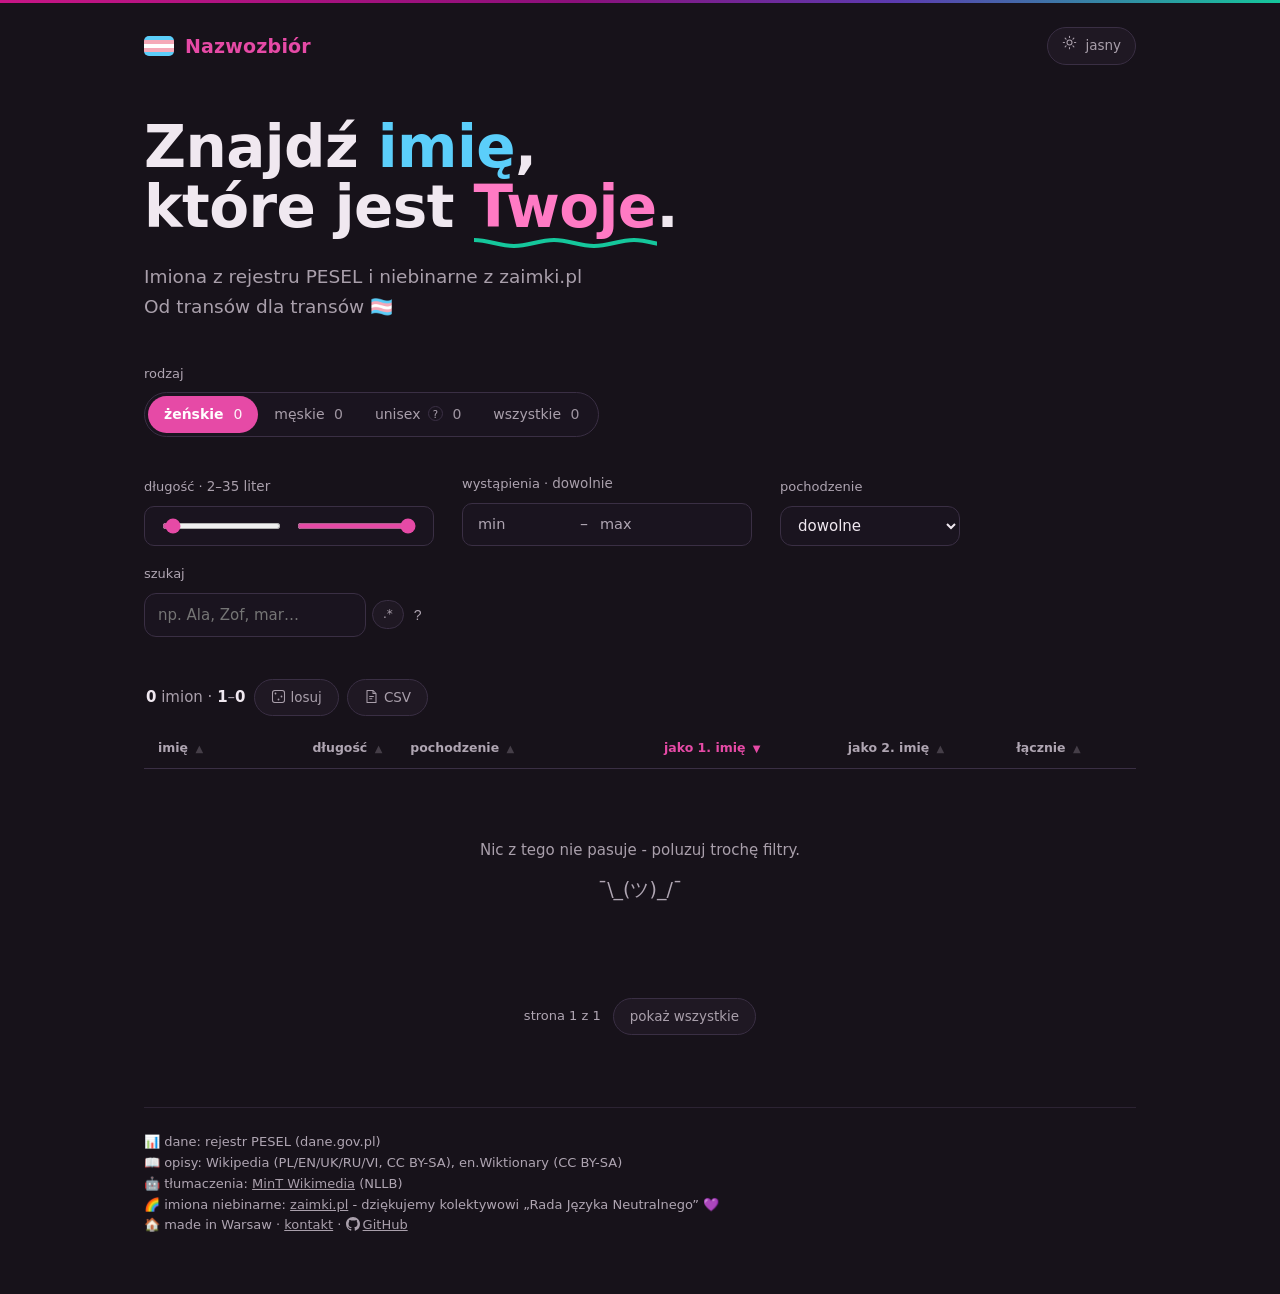
==== index.html @ c19e567b "style: dodaj piękne niestandardowe dymki podpowiedzi dla regexa" ====
<!DOCTYPE html>
<html lang="pl" data-theme="dark">
<head>
<meta charset="utf-8">
<meta name="viewport" content="width=device-width, initial-scale=1">
<title>Nazwozbiór - znajdź imię, które jest Twoje</title>
<meta name="description" content="Prawdziwe imiona z rejestru PESEL i imiona niebinarne z zaimki.pl. Filtruj po rodzaju, długości i pochodzeniu. Bez kont i bez śledzenia.">
<meta property="og:title" content="Nazwozbiór - znajdź imię, które jest Twoje">
<meta property="og:description" content="Imiona z rejestru PESEL i imiona niebinarne z zaimki.pl - filtruj, sortuj, poznawaj pochodzenie.">
<meta property="og:type" content="website">
<meta property="og:locale" content="pl_PL">
<meta name="twitter:card" content="summary">
<link rel="icon" type="image/svg+xml" href="data:image/svg+xml,%3Csvg xmlns='http://www.w3.org/2000/svg' viewBox='0 0 5 5'%3E%3Crect y='0' width='5' height='1' fill='%235BCEFA'/%3E%3Crect y='1' width='5' height='1' fill='%23F5A9B8'/%3E%3Crect y='2' width='5' height='1' fill='%23FFF'/%3E%3Crect y='3' width='5' height='1' fill='%23F5A9B8'/%3E%3Crect y='4' width='5' height='1' fill='%235BCEFA'/%3E%3C/svg%3E">
<meta name="referrer" content="no-referrer-when-downgrade">
<meta http-equiv="Content-Security-Policy" content="default-src 'self'; style-src 'self' https://fonts.googleapis.com 'unsafe-inline'; font-src https://fonts.gstatic.com; img-src 'self' data: blob:; script-src 'self' 'unsafe-inline'; connect-src 'self' https://alcia1337.goatcounter.com; frame-src 'none'; base-uri 'self'; form-action 'none'">
<link rel="preconnect" href="https://fonts.googleapis.com">
<link rel="preconnect" href="https://fonts.gstatic.com" crossorigin>
<link href="https://fonts.googleapis.com/css2?family=Baloo+2:wght@500;600;700;800&family=Atkinson+Hyperlegible:ital,wght@0,400;0,700;1,400&display=swap" rel="stylesheet" crossorigin>
<link rel="stylesheet" href="css/main.css">
<script type="application/ld+json">
{
  "@context": "https://schema.org",
  "@type": "WebSite",
  "name": "Nazwozbiór",
  "description": "Przeglądaj prawdziwe polskie imiona z rejestru PESEL. Filtruj po rodzaju, długości i pochodzeniu.",
  "inLanguage": "pl",
  "potentialAction": {
    "@type": "SearchAction",
    "target": {"@type": "EntryPoint", "urlTemplate": "?q={search_term}"},
    "query-input": "required name=search_term"
  }
}
</script>
</head>
<body>
  <a href="#main" class="skip-link">Przejdź do treści</a>
  <noscript><div style="background:#ffd6d6;color:#5c1a1a;padding:20px;text-align:center;font-family:sans-serif">Nazwozbiór wymaga JavaScript do wyświetlenia danych - włącz JS w przeglądarce.</div></noscript>
  <div class="brandbar" aria-hidden="true"></div>
  <div class="wrap">
    <div class="top">
      <a class="brand" href="index.html" aria-label="Nazwozbiór — strona główna">
        <span class="flag" aria-hidden="true"><i></i><i></i><i></i><i></i><i></i></span>
        <b>Nazwozbiór</b>
      </a>
      <button type="button" class="toggle" id="theme" aria-label="Przełącz tryb jasny i ciemny">
        <span id="theme-icon"></span><span id="theme-label">ciemny</span>
      </button>
    </div>

    <header class="hero">
      <h1>Znajdź <span class="imie-blue">imię</span>,<br>które jest <a href="index.html" class="home-link"><span class="mark">Twoje</span></a>.</h1>
      <p class="lede">Imiona z rejestru PESEL i niebinarne z zaimki.pl <br /> Od transów dla transów 🏳️‍⚧️</p>
    </header>

    <main id="main" aria-label="Wyszukiwarka imion">
      <h2 class="sr-only">Wyszukiwarka imion</h2>
      <div class="controls">
        <div class="ctl">
          <label>rodzaj</label>
          <div class="seg" id="seg-gender" role="group" aria-label="rodzaj imion">
            <button type="button" data-g="z" aria-pressed="true">żeńskie</button>
            <button type="button" data-g="m" aria-pressed="false">męskie</button>
            <button type="button" data-g="uni" aria-pressed="false">unisex <span class="gend-tip" data-tip="Imiona z rejestru PESEL występujące w obu rejestrach (co najmniej 10% nadań rzadszej płci). Obliczane przez Nazwozbiór.">?</span></button>
            <button type="button" data-g="nb" aria-pressed="false">niebinarne <span class="gend-tip" data-tip="Imiona neutralne płciowo z zaimki.pl, zebrane przez kolektyw „Rada Języka Neutralnego” (zaimki.pl/imiona).">?</span></button>
            <button type="button" data-g="all" aria-pressed="false">wszystkie</button>
          </div>
        </div>
        <div class="flex-break" aria-hidden="true"></div>
        <div class="ctl len">
          <label>długość · <span class="val" id="len-val">2–35 liter</span></label>
          <div class="row">
            <input type="range" id="len-min" min="1" max="35" value="2" step="1" aria-label="minimalna długość">
            <input type="range" id="len-max" min="1" max="35" value="35" step="1" aria-label="maksymalna długość">
          </div>
        </div>
        <div class="ctl len">
          <label>wystąpienia · <span class="val" id="use-val">dowolnie</span></label>
          <div class="row">
            <input type="number" id="use-min" min="0" value="" placeholder="min" aria-label="minimalna liczba wystąpień" style="width:90px">
            <span style="color:var(--faint)">–</span>
            <input type="number" id="use-max" min="0" value="" placeholder="max" aria-label="maksymalna liczba wystąpień" style="width:90px">
          </div>
        </div>
        <div class="ctl">
          <label for="origin">pochodzenie</label>
          <select id="origin"><option value="all">dowolne</option></select>
        </div>
        <div class="ctl regex-ctl">
          <label for="search">szukaj</label>
          <div class="regex-wrap">
            <input type="text" id="search" placeholder="np. Ala, Zof, mar…" autocomplete="off">
            <button type="button" class="regex-toggle" id="regex-toggle" aria-pressed="false" data-tip="Włącz wyszukiwanie regex">.*</button>
            <button type="button" class="regex-help-btn" id="regex-help-btn" aria-label="Pomoc regex" data-tip="Pomoc regex">?</button>
          </div>
          <div class="regex-err" id="regex-err" aria-live="polite"></div>
          <div class="regex-help" id="regex-help" role="dialog" aria-label="Pomoc regex">
            <h4>Regex (wyrażenia regularne)</h4>
            <p>Wpisz wzorzec <a href="https://developer.mozilla.org/en-US/docs/Web/JavaScript/Guide/Regular_expressions" target="_blank" rel="noopener noreferrer" class="regex-doc-link">JavaScript RegExp</a> — wyszukiwanie bez rozróżniania wielkości liter.</p>
            <ul>
              <li><code>^A</code> — zaczyna się na A</li>
              <li><code>a$</code> — kończy się na a</li>
              <li><code>^.{3}$</code> — dokładnie 3 litery</li>
              <li><code>(ann|ell)</code> — zawiera „ann" lub „ell"</li>
              <li><code>^[BM]</code> — zaczyna się na B lub M</li>
              <li><code>[aeiou]{2}</code> — dwie samogłoski obok siebie</li>
            </ul>
          </div>
        </div>
      </div>

      <div class="meta">
        <div class="meta-actions">
          <span class="count" id="count" aria-live="polite" aria-atomic="true">-</span>
          <button type="button" class="btn-ghost" id="random-btn" title="Wylosuj imię z obecnych filtrów"><svg viewBox="0 0 20 20" width="15" height="15" fill="none" stroke="currentColor" stroke-width="1.4" stroke-linejoin="round" style="vertical-align:-2px;margin-right:5px"><rect x="2" y="2" width="16" height="16" rx="3"/><circle cx="6" cy="6" r="1.2" fill="currentColor" stroke="none"/><circle cx="14" cy="10" r="1.2" fill="currentColor" stroke="none"/><circle cx="10" cy="14" r="1.2" fill="currentColor" stroke="none"/></svg>losuj</button>
          <button type="button" class="btn-ghost" id="csv-btn" title="Pobierz widoczne wyniki jako CSV"><svg viewBox="0 0 20 20" width="15" height="15" fill="none" stroke="currentColor" stroke-width="1.4" stroke-linejoin="round" style="vertical-align:-2px;margin-right:5px"><path d="M4 2h8l4 4v12H4V2z"/><path d="M12 2v4h4"/><path d="M7 10h6M7 13h4"/></svg>CSV</button>
        </div>
      </div>

      <table>
        <thead>
          <tr id="head">
            <th tabindex="0" data-key="imie">imię <span class="arr">▲</span></th>
            <th tabindex="0" data-key="dlugosc" class="num hide">długość <span class="arr">▲</span></th>
            <th tabindex="0" data-key="pochodzenie">pochodzenie <span class="arr">▲</span></th>
            <th tabindex="0" data-key="wystapienia_pierwsze" class="num">jako 1. imię <span class="arr">▲</span></th>
            <th tabindex="0" data-key="wystapienia_drugie" class="num hide">jako 2. imię <span class="arr">▲</span></th>
            <th tabindex="0" data-key="wystapienia_razem" class="num hide">łącznie <span class="arr">▲</span></th>
            <th aria-label="rozwiń"></th>
          </tr>
        </thead>
        <tbody id="rows"></tbody>
      </table>
      <div id="page-wrap">
        <button type="button" class="btn-ghost" id="prev-page" style="display:none">← poprzednia</button>
        <span id="page-info" style="font-size:13px;color:var(--faint)"></span>
        <button type="button" class="btn-ghost" id="next-page" style="display:none">następna →</button>
        <button type="button" class="btn-ghost" id="view-all">pokaż wszystkie</button>
      </div>
    </main>

    <button type="button" class="btn-ghost" id="back-top" aria-label="Wróć na górę">↑ do góry</button>

    <footer>
      <span>📊 dane: rejestr PESEL (dane.gov.pl)<br>
        📖 opisy: Wikipedia (PL/EN/UK/RU/VI, CC BY-SA), en.Wiktionary (CC BY-SA)<br>
        🤖 tłumaczenia: <a href="https://translate.wmcloud.org/" target="_blank" rel="noopener noreferrer">MinT Wikimedia</a> (NLLB)<br>
        🌈 imiona niebinarne: <a href="https://zaimki.pl/imiona" target="_blank" rel="noopener noreferrer">zaimki.pl</a>
        - dziękujemy kolektywowi „Rada Języka Neutralnego” 💜<br>
        🏠 made in Warsaw · <a href="kontakt.html">kontakt</a> · <a href="https://github.com/barankiewicz/nazwozbior" target="_blank" rel="noopener noreferrer" style="white-space:nowrap"><svg viewBox="0 0 16 16" width="14" height="14" fill="currentColor" style="vertical-align:-2px;margin-right:3px"><path d="M8 0C3.58 0 0 3.58 0 8c0 3.54 2.29 6.53 5.47 7.59.4.07.55-.17.55-.38 0-.19-.01-.82-.01-1.49-2.01.37-2.53-.49-2.69-.94-.09-.23-.48-.94-.82-1.13-.28-.15-.68-.52-.01-.53.63-.01 1.08.58 1.23.82.72 1.21 1.87.87 2.33.66.07-.52.28-.87.51-1.07-1.78-.2-3.64-.89-3.64-3.95 0-.87.31-1.59.82-2.15-.08-.2-.36-1.02.08-2.12 0 0 .67-.21 2.2.82.64-.18 1.32-.27 2-.27.68 0 1.36.09 2 .27 1.53-1.04 2.2-.82 2.2-.82.44 1.1.16 1.92.08 2.12.51.56.82 1.27.82 2.15 0 3.07-1.87 3.75-3.65 3.95.29.25.54.73.54 1.48 0 1.07-.01 1.93-.01 2.2 0 .21.15.46.55.38A8.013 8.013 0 0016 8c0-4.42-3.58-8-8-8z"/></svg>GitHub</a></span>
    </footer>
  </div>

<!-- Skrypty logiki aplikacji załączane modularnie -->
<script src="dane.js"></script>
<script src="js/constants.js"></script>
<script src="js/utils.js"></script>
<script src="js/data.js"></script>
<script src="js/state.js"></script>
<script src="js/pool.js"></script>
<script src="js/descriptions.js"></script>
<script src="js/details.js"></script>
<script src="js/render.js"></script>
<script src="js/csv.js"></script>
<script src="js/events.js"></script>

<!-- Skrypt obsługi motywu umieszczony na dole by nie blokować pobierania powyższych -->
<script>
// Motyw — inicjalizacja przełączania oraz początkowego ustawienia przycisku
(function(){
  var root = document.documentElement;
  var btn = document.getElementById("theme");
  var ic = document.getElementById("theme-icon");
  var lb = document.getElementById("theme-label");
  
  function isDark(){
    var t = root.getAttribute("data-theme");
    if(t) return t === "dark";
    return window.matchMedia && window.matchMedia("(prefers-color-scheme:dark)").matches;
  }
  
  function paint(){
    var d = isDark();
    ic.innerHTML = d ? SUN_SVG : MOON_SVG;
    lb.textContent = d ? "jasny" : "ciemny";
    document.body.classList.toggle("darko", d);
  }
  
  btn.addEventListener("click", function(){
    root.setAttribute("data-theme", isDark() ? "light" : "dark");
    paint();
  });
  
  if (window.matchMedia) {
    window.matchMedia("(prefers-color-scheme:dark)").addEventListener("change", function(){
      if (!root.getAttribute("data-theme")) paint();
    });
  }
  
  paint();
})();
</script>

<script data-goatcounter="https://alcia1337.goatcounter.com/count" src="count.js"></script>
<script>if('serviceWorker'in navigator)navigator.serviceWorker.register('sw.js');</script>
</body>
</html>
---- css/main.css ----
/* ── Zmienne i motywy kolorystyczne ── */
:root{
  --magenta:#c71585; --magenta-deep:#8b0f7a; --teal:#15c79c;
  --bg:#fdf6fb; --surface:#ffffff; --surface-2:#fbf3f9;
  --ink:#241b24; --muted:#6f6470; --faint:#6a5c6b;
  --line:#f0e2ec; --line-strong:#e3cfdd;
  --row-hover:#fdf0f8; --link:#a3107a; --accent:var(--magenta);
  --radius:16px; --maxw:1040px;
  --font:"Atkinson Hyperlegible",ui-sans-serif,-apple-system,"Segoe UI",Roboto,system-ui,sans-serif;
  --display:"Baloo 2","Atkinson Hyperlegible",system-ui,sans-serif;
}
@media (prefers-color-scheme:dark){:root:not([data-theme="light"]){
  --bg:#17121a; --surface:#1f1823; --surface-2:#1a141f;
  --ink:#f0e8f0; --muted:#a99fab; --faint:#afa5b2;
  --line:#2c2333; --line-strong:#3a2f44;
  --row-hover:#251c2d; --link:#f3a8d4; --accent:#e64aa6;
}}
:root[data-theme="dark"]{
  --bg:#17121a; --surface:#1f1823; --surface-2:#1a141f;
  --ink:#f0e8f0; --muted:#a99fab; --faint:#afa5b2;
  --line:#2c2333; --line-strong:#3a2f44;
  --row-hover:#251c2d; --link:#f3a8d4; --accent:#e64aa6;
}

/* ── Reset i skala ── */
*{box-sizing:border-box}
html,body{margin:0;padding:0}
body{font-family:var(--font);color:var(--ink);background:var(--bg);line-height:1.6;
  -webkit-font-smoothing:antialiased;transition:background .3s,color .3s}
a{color:var(--link)} a:hover{text-decoration:underline;text-underline-offset:2px}

/* ── Marka (brandbar + pasiak + logo) ── */
.brandbar{height:3px;background:linear-gradient(90deg,var(--magenta),var(--magenta-deep) 45%,#5b3bb0 70%,var(--teal))}
.wrap{max-width:var(--maxw);margin:0 auto;padding:0 24px}

.top{display:flex;align-items:center;justify-content:space-between;padding:24px 0 0}
.brand{display:flex;align-items:center;gap:11px;text-decoration:none}
a.brand:hover{text-decoration:none}
h1 .home-link{text-decoration:none;color:inherit}
h1 .home-link:hover{text-decoration:none}
.flag{width:30px;height:20px;border-radius:5px;overflow:hidden;display:flex;flex-direction:column;
  box-shadow:0 0 0 1px var(--line-strong) inset}
.flag i{flex:1}
.flag i:nth-child(1){background:#5bcefa} .flag i:nth-child(2){background:#f5a9b8}
.flag i:nth-child(3){background:#fff} .flag i:nth-child(4){background:#f5a9b8} .flag i:nth-child(5){background:#5bcefa}
.brand b{font-family:var(--display);font-weight:700;font-size:19px;color:var(--magenta);letter-spacing:.01em}
:root[data-theme="dark"] .brand b,:root:not([data-theme="light"]) .brand b{color:var(--accent)}
@media (prefers-color-scheme:dark){:root:not([data-theme="light"]) .brand b{color:var(--accent)}}
.toggle{display:inline-flex;align-items:center;gap:8px;border:1px solid var(--line-strong);
  background:var(--surface);color:var(--muted);font:inherit;font-size:13.5px;
  padding:7px 14px;border-radius:999px;cursor:pointer;transition:.16s}
.toggle:hover{color:var(--ink);border-color:var(--accent)}
.toggle svg{width:15px;height:15px}

/* ── Hero ── */
header.hero{padding:52px 0 34px;max-width:720px}
.kicker{font-size:14.5px;color:var(--muted);margin:0 0 14px}
h1{font-family:var(--display);font-size:clamp(34px,5.4vw,58px);line-height:1.05;font-weight:800;
  letter-spacing:-.01em;margin:0;color:var(--ink)}
h1 .mark{color:var(--magenta);background-image:url("data:image/svg+xml,%3Csvg xmlns='http://www.w3.org/2000/svg' width='80' height='12' viewBox='0 0 80 12'%3E%3Cpath d='M0 3 C15 3 25 9 40 9 C55 9 65 3 80 3' fill='none' stroke='%2315c79c' stroke-width='4'/%3E%3C/svg%3E");
  background-repeat:repeat-x;background-position:0 100%;background-size:80px 12px;padding-bottom:8px;
  animation:wave 2.6s linear infinite}
@keyframes wave{from{background-position:0 100%}to{background-position:-80px 100%}}
@media (prefers-reduced-motion:reduce){h1 .mark{animation:none}}
:root[data-theme="dark"] h1 .mark,:root:not([data-theme="light"]) h1 .mark{color:#ff7ac4}
@media (prefers-color-scheme:dark){:root:not([data-theme="light"]) h1 .mark{color:#ff7ac4}}
.imie-blue{color:#1a7ac4}
@media (prefers-color-scheme:dark){:root:not([data-theme="light"]) .imie-blue{color:#5bcefa}}
:root[data-theme="dark"] .imie-blue{color:#5bcefa}
.lede{font-size:clamp(16px,1.8vw,18.5px);color:var(--muted);margin:24px 0 0;max-width:620px}

/* ── Sterowanie (filtry, segmenty, suwaki) ── */
.controls{display:flex;flex-wrap:wrap;gap:18px 28px;align-items:flex-end;margin:8px 0 0}
.flex-break{flex-basis:100%;height:0}
.ctl{display:flex;flex-direction:column;gap:8px}
.ctl > label{font-size:13px;color:var(--faint)}
.seg{display:inline-flex;background:var(--surface-2);border:1px solid var(--line-strong);border-radius:999px;padding:3px;flex-wrap:wrap}
.seg button{border:0;background:transparent;font:inherit;font-size:14px;color:var(--muted);
  padding:7px 16px;border-radius:999px;cursor:pointer;transition:.16s}
.seg button:hover{color:var(--ink)}
.seg button[aria-pressed="true"]{background:var(--magenta);color:#fff;font-weight:700}
:root[data-theme="dark"] .seg button[aria-pressed="true"],:root:not([data-theme="light"]) .seg button[aria-pressed="true"]{background:var(--accent)}
@media (prefers-color-scheme:dark){:root:not([data-theme="light"]) .seg button[aria-pressed="true"]{background:var(--accent)}}
.seg .facet-num{font-weight:400;opacity:.92;margin-left:5px}

select,input[type="text"]{font:inherit;font-size:15px;color:var(--ink);background:var(--surface-2);
  border:1px solid var(--line-strong);border-radius:12px;padding:9px 13px;min-width:180px;outline:none;transition:.16s}
select:hover,input[type="text"]:hover{border-color:var(--muted)}
select:focus,input[type="text"]:focus{border-color:var(--accent);box-shadow:0 0 0 3px color-mix(in srgb,var(--accent) 25%,transparent)}
.len{width:290px}
.len .row{display:flex;align-items:center;gap:12px;border:1px solid var(--line-strong);border-radius:10px;background:var(--surface-2);padding:7px 15px;min-height:40px;transition:border-color .16s}
.len .row:hover{border-color:var(--muted)}
.len .row:focus-within{border-color:var(--accent);box-shadow:0 0 0 3px color-mix(in srgb,var(--accent) 25%,transparent)}
.len input[type="range"]{flex:1;min-width:0;accent-color:var(--accent);height:6px;cursor:pointer}
.len .val{font-size:13.5px;color:var(--muted);white-space:nowrap}
.len input[type="number"]{font:inherit;font-size:14.5px;color:var(--ink);background:transparent;
  border:0;outline:none;padding:2px 0;min-width:0;appearance:textfield;-moz-appearance:textfield}
.len input[type="number"]::-webkit-outer-spin-button,
.len input[type="number"]::-webkit-inner-spin-button{-webkit-appearance:none;margin:0}
.len input[type="number"]::placeholder{color:var(--faint);opacity:1}

/* ── Pasek meta (licznik + przyciski) ── */
.meta{display:flex;justify-content:space-between;align-items:baseline;margin:30px 2px 12px;gap:16px;flex-wrap:wrap}
.count{font-size:15px;color:var(--muted)} .count b{color:var(--ink);font-weight:700}
.hint{font-size:13px;color:var(--faint)}
.meta-actions{display:flex;align-items:center;gap:8px}

/* ── Tabela ── */
table{width:100%;border-collapse:collapse}
thead th{font-size:12.5px;color:var(--faint);font-weight:700;text-align:left;
  padding:10px 14px;border-bottom:1px solid var(--line-strong);white-space:nowrap;cursor:pointer;user-select:none;
  position:sticky;top:0;background:var(--bg);z-index:2}
thead th.num{text-align:right}
thead th .arr{opacity:.3;font-size:10px;margin-left:3px}
thead th[data-active="1"]{color:var(--magenta)} thead th[data-active="1"] .arr{opacity:1}
:root[data-theme="dark"] thead th[data-active="1"],:root:not([data-theme="light"]) thead th[data-active="1"]{color:var(--accent)}
@media (prefers-color-scheme:dark){:root:not([data-theme="light"]) thead th[data-active="1"]{color:var(--accent)}}
tbody tr.main{border-bottom:1px solid var(--line);cursor:pointer;transition:background .12s}
tbody tr.main:hover{background:var(--row-hover)}
tbody td{padding:13px 14px;font-size:15px;vertical-align:middle}
td.name{font-family:var(--display);font-weight:600;font-size:17px}
td.num{text-align:right;font-variant-numeric:tabular-nums;color:var(--muted)}
.tag{display:inline-block;font-size:12.5px;font-weight:700;padding:3px 12px;border-radius:999px}
tr.detail td{padding:0 14px;background:var(--surface-2)}
.detail-inner{max-height:0;overflow:hidden;transition:max-height .28s ease}
tr.detail.open .detail-inner{max-height:1200px}

/* ── Panel szczegółów ── */
.nb-info{display:grid;grid-template-columns:max-content 1fr;gap:7px 20px;margin:0 0 12px;font-size:14.5px}
.nb-info .nb-row{display:contents}
.nb-info dt{color:var(--faint);font-size:11.5px;font-weight:700;text-transform:uppercase;
  letter-spacing:.06em;padding-top:3px;white-space:nowrap}
.nb-info dd{margin:0;color:var(--ink);line-height:1.6}
@media(max-width:620px){.nb-info{grid-template-columns:1fr;gap:2px 0}
  .nb-info dt{padding-top:10px}}
.detail-pad{padding:6px 0 22px;max-width:760px}
.detail-pad .freq{font-size:13.5px;color:var(--muted);margin:0 0 11px} .detail-pad .freq b{color:var(--ink)}
.detail-pad .xrefs{font-size:13.5px;color:var(--muted);margin:-4px 0 11px}
.xref{font-weight:700}
.detail-pad .opis{font-size:15.5px;line-height:1.74;color:var(--ink)}
.detail-pad .src{font-size:12.5px;color:var(--faint);margin-top:12px}
.empty{padding:56px 20px;text-align:center;color:var(--muted)}
.empty code{background:var(--surface-2);padding:2px 7px;border-radius:6px;font-size:13px;color:var(--ink)}
.empty .shrug{display:block;margin-top:12px;font-size:19px;color:var(--faint)}

/* ── Kolorowe pochodzenia ── */
.o0{background:#fbe0f0;color:#a3107a} .o1{background:#ece1fb;color:#6b3bb0}
.o2{background:#d6f5ec;color:#0d7a60} .o3{background:#dcebfb;color:#1d62a8}
.o4{background:#fce6d6;color:#a85a18} .o5{background:#e6f4d6;color:#3f7a13}
.o-none{background:var(--surface-2);color:var(--faint);box-shadow:0 0 0 1px var(--line) inset}
.darko .o0{background:#3a1430;color:#f3a8d4} .darko .o1{background:#2c2348;color:#c3a6f0}
.darko .o2{background:#0f3329;color:#76e3c6} .darko .o3{background:#16263f;color:#8fc3f3}
.darko .o4{background:#3a2613;color:#f0b483} .darko .o5{background:#1f3312;color:#b3df86}

/* ── Animacje wierszy ── */
tbody tr.main{animation:fade .3s ease both}
@keyframes fade{from{opacity:0;transform:translateY(5px)}to{opacity:1;transform:none}}
@media (prefers-reduced-motion:reduce){tbody tr.main{animation:none}
  body{transition:none} .chev{transition:none} .brand b,.mark,.seg button,.toggle{transition:none}}

/* ── Dostępność ── */
.skip-link{position:fixed;top:-100%;left:12px;z-index:999;padding:10px 20px;background:var(--accent);color:#fff;
  font:inherit;font-weight:700;font-size:14px;border-radius:0 0 12px 12px;text-decoration:none;outline:none}
.skip-link:focus{top:0}
.sr-only{position:absolute;width:1px;height:1px;padding:0;margin:-1px;overflow:hidden;clip:rect(0,0,0,0);white-space:nowrap;border:0}
.seg button:focus-visible,select:focus-visible,input:focus-visible,.toggle:focus-visible{outline:3px solid var(--accent);outline-offset:2px}
.chev{transition:transform .18s}
tr.main[aria-expanded="true"] .chev{transform:rotate(90deg);color:var(--magenta)}
.btn-ghost{border:1px solid var(--line-strong);background:var(--surface);color:var(--muted);font:inherit;font-size:13.5px;
  padding:7px 16px;border-radius:999px;cursor:pointer;transition:.16s}
.btn-ghost:hover{color:var(--ink);border-color:var(--accent)}
.btn-ghost:focus-visible{outline:3px solid var(--accent);outline-offset:2px}
tbody tr.main:focus-visible{outline:3px solid var(--accent);outline-offset:-3px}
thead th:focus-visible{outline:3px solid var(--accent);outline-offset:-3px}

/* ── Paginacja ── */
#page-wrap{text-align:center;padding:24px 0;display:flex;align-items:center;justify-content:center;gap:12px;flex-wrap:wrap}

/* ── Stopka ── */
footer{margin:48px 0 58px;padding-top:24px;border-top:1px solid var(--line);
  color:var(--faint);font-size:13px;display:flex;justify-content:space-between;gap:16px;flex-wrap:wrap}
footer a{color:var(--muted)}
@media(max-width:620px){thead th.hide,tbody td.hide{display:none} header.hero{padding-top:38px}
  footer{margin-bottom:60px}}

/* ── Animacja wrap ── */
@keyframes rise{from{opacity:0;transform:translateY(6px)}to{opacity:1;transform:none}}
.wrap{animation:rise .35s ease both}
@media (prefers-reduced-motion:reduce){.wrap{animation:none}}

/* ── Selekcja ── */
::selection{background:var(--accent);color:#fff}

/* ── Przycisk powrotu ── */
#back-top{position:fixed;bottom:28px;right:28px;z-index:100;display:none;box-shadow:0 2px 12px rgba(0,0,0,.15);padding:10px 18px;font-size:14px}
@media(max-width:620px){#back-top{bottom:16px;right:16px}}

/* ── Unisex badge ── */
.unisex-badge{font-size:11px;background:var(--teal);color:#fff;border-radius:999px;padding:1px 6px;margin-left:6px;vertical-align:middle;opacity:.7}
.unisex-badge:hover{opacity:1}

/* ── Trend (wykres) ── */
.trend{margin:16px 0;padding:12px 14px;background:var(--surface-2);border-radius:12px}
.trend-svg{display:block;width:100%;height:auto;overflow:visible}
.trend-area{fill:var(--accent);opacity:.12;stroke:none}
.trend-line{fill:none;stroke:var(--accent);stroke-width:2.2;stroke-linejoin:round;stroke-linecap:round}
.trend-gap{stroke:var(--accent);stroke-width:2;stroke-dasharray:2.5 4;opacity:.45;stroke-linecap:round}
.trend-axis{stroke:var(--line-strong);stroke-width:1}
.trend-grid{stroke:var(--line-strong);stroke-width:1;opacity:.5}
.trend-dot{fill:var(--surface);stroke:var(--accent);stroke-width:1.6}
.trend-peak{fill:var(--teal);stroke:var(--surface);stroke-width:1.6}
.trend-cursor{fill:var(--accent);stroke:var(--surface);stroke-width:2;pointer-events:none}
.trend-tick{fill:var(--faint);font-size:9px;font-family:var(--font)}
.trend-lbl{fill:var(--faint);font-size:10px;font-family:var(--font)}
.trend-hit{fill:transparent;cursor:crosshair}
.trend-foot{display:flex;gap:16px;flex-wrap:wrap;margin-top:8px;font-size:12.5px;color:var(--faint)}
.trend-foot b{color:var(--ink);font-weight:700}
.trend-tip{position:fixed;z-index:50;pointer-events:none;background:var(--ink);color:var(--bg);padding:5px 9px;border-radius:8px;font:600 12px/1.25 var(--font);text-align:center;box-shadow:0 4px 14px rgba(0,0,0,.28);transform:translate(-50%,-100%);white-space:nowrap}
.trend-tip span{display:block;font-weight:400;opacity:.7;font-size:10.5px}

/* ── Regex ── */
.regex-wrap{display:flex;align-items:center;gap:6px;flex-wrap:wrap}
.regex-toggle{border:1px solid var(--line-strong);background:var(--surface);color:var(--muted);font:inherit;font-size:12px;
  padding:4px 10px;border-radius:999px;cursor:pointer;transition:.16s;white-space:nowrap}
.regex-toggle:hover{color:var(--ink);border-color:var(--accent)}
.regex-toggle[aria-pressed="true"]{background:var(--accent);color:#fff;border-color:var(--accent)}
.regex-help-btn{border:0;background:transparent;color:var(--faint);font-size:14px;cursor:pointer;padding:2px 4px;
  line-height:1;border-radius:50%;transition:.16s}
.regex-help-btn:hover{color:var(--accent)}
.regex-help{display:none;position:absolute;left:0;top:100%;margin-top:8px;z-index:50;
  background:var(--ink);color:var(--bg);border:1px solid var(--line-strong);border-radius:12px;padding:16px 18px;
  box-shadow:0 10px 30px rgba(0,0,0,0.3);min-width:320px;max-width:400px;font-size:13px;line-height:1.6;
  animation:helpIn 0.15s ease both}
.regex-help.open{display:block}
.regex-help h4{margin:0 0 10px;font-family:var(--display);font-size:15px;color:var(--bg);font-weight:700;border-bottom:1px solid rgba(255,255,255,0.15);padding-bottom:6px}
.regex-help code{background:rgba(255,255,255,0.12);padding:2px 6px;border-radius:4px;font-size:12px;color:#ff7ac4;font-family:monospace}
.regex-help ul{margin:8px 0 0;padding-left:18px}
.regex-help li{margin-bottom:6px;color:rgba(255,255,255,0.85)}
.regex-help .regex-doc-link{display:inline-block;margin-top:10px;font-size:12px;color:var(--teal);font-weight:600;text-decoration:none}
.regex-help .regex-doc-link:hover{text-decoration:underline}
.regex-ctl{position:relative}
.regex-err{font-size:11.5px;color:#c44;margin-top:4px;min-height:0}
:root[data-theme="dark"] .regex-err,:root:not([data-theme="light"]) .regex-err{color:#f08080}

@keyframes helpIn {
  from { opacity: 0; transform: translateY(4px); }
  to { opacity: 1; transform: translateY(0); }
}

/* ── Dymki pomocnicze ── */
.gend-tip{display:inline-block;font-size:10px;color:var(--faint);cursor:help;
  border:1px solid var(--line-strong);border-radius:50%;width:15px;height:15px;text-align:center;
  line-height:15px;vertical-align:1px;margin-left:3px}
.gend-tip:hover{color:var(--accent);border-color:var(--accent)}
[data-tip]{cursor:help}
td[data-tip],span[data-tip],button[data-tip]{position:relative}
td[data-tip]:hover::after,
span[data-tip]:hover::after,
button[data-tip]:hover::after{
  content:attr(data-tip);position:absolute;
  bottom:calc(100% + 8px);left:50%;transform:translateX(-50%);
  z-index:30;background:var(--surface);color:var(--ink);
  border:1px solid var(--line-strong);border-radius:10px;
  padding:8px 14px;box-shadow:0 4px 24px rgba(0,0,0,.25);
  font-size:12.5px;font-weight:400;line-height:1.5;
  white-space:nowrap;pointer-events:none;
  animation:tipIn .08s ease both}
@keyframes tipIn{from{opacity:0;transform:translateX(-50%) translateY(3px)}}
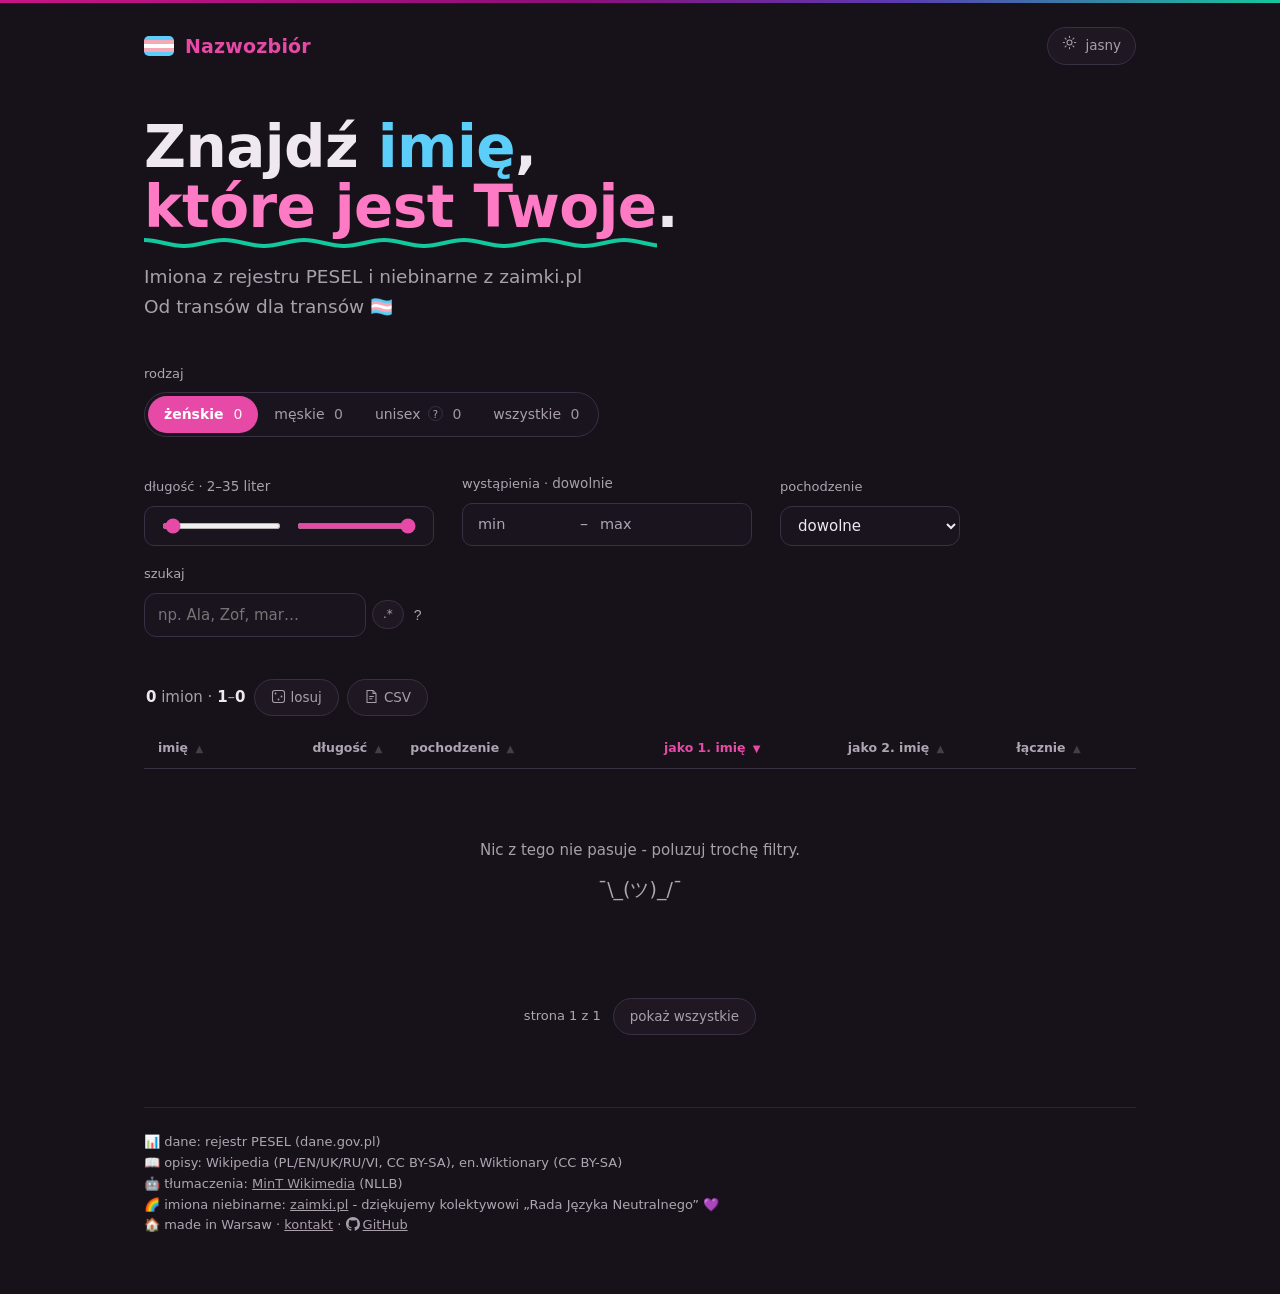
==== commit 1ae52f73: "style: falka pod całą frazą 'które jest Twoje'" ====
--- a/index.html
+++ b/index.html
@@ -48,7 +48,7 @@
     </div>
 
     <header class="hero">
-      <h1>Znajdź <span class="imie-blue">imię</span>,<br>które jest <a href="index.html" class="home-link"><span class="mark">Twoje</span></a>.</h1>
+      <h1>Znajdź <span class="imie-blue">imię</span>,<br><span class="mark">które jest <a href="index.html" class="home-link">Twoje</a></span>.</h1>
       <p class="lede">Imiona z rejestru PESEL i niebinarne z zaimki.pl <br /> Od transów dla transów 🏳️‍⚧️</p>
     </header>
 
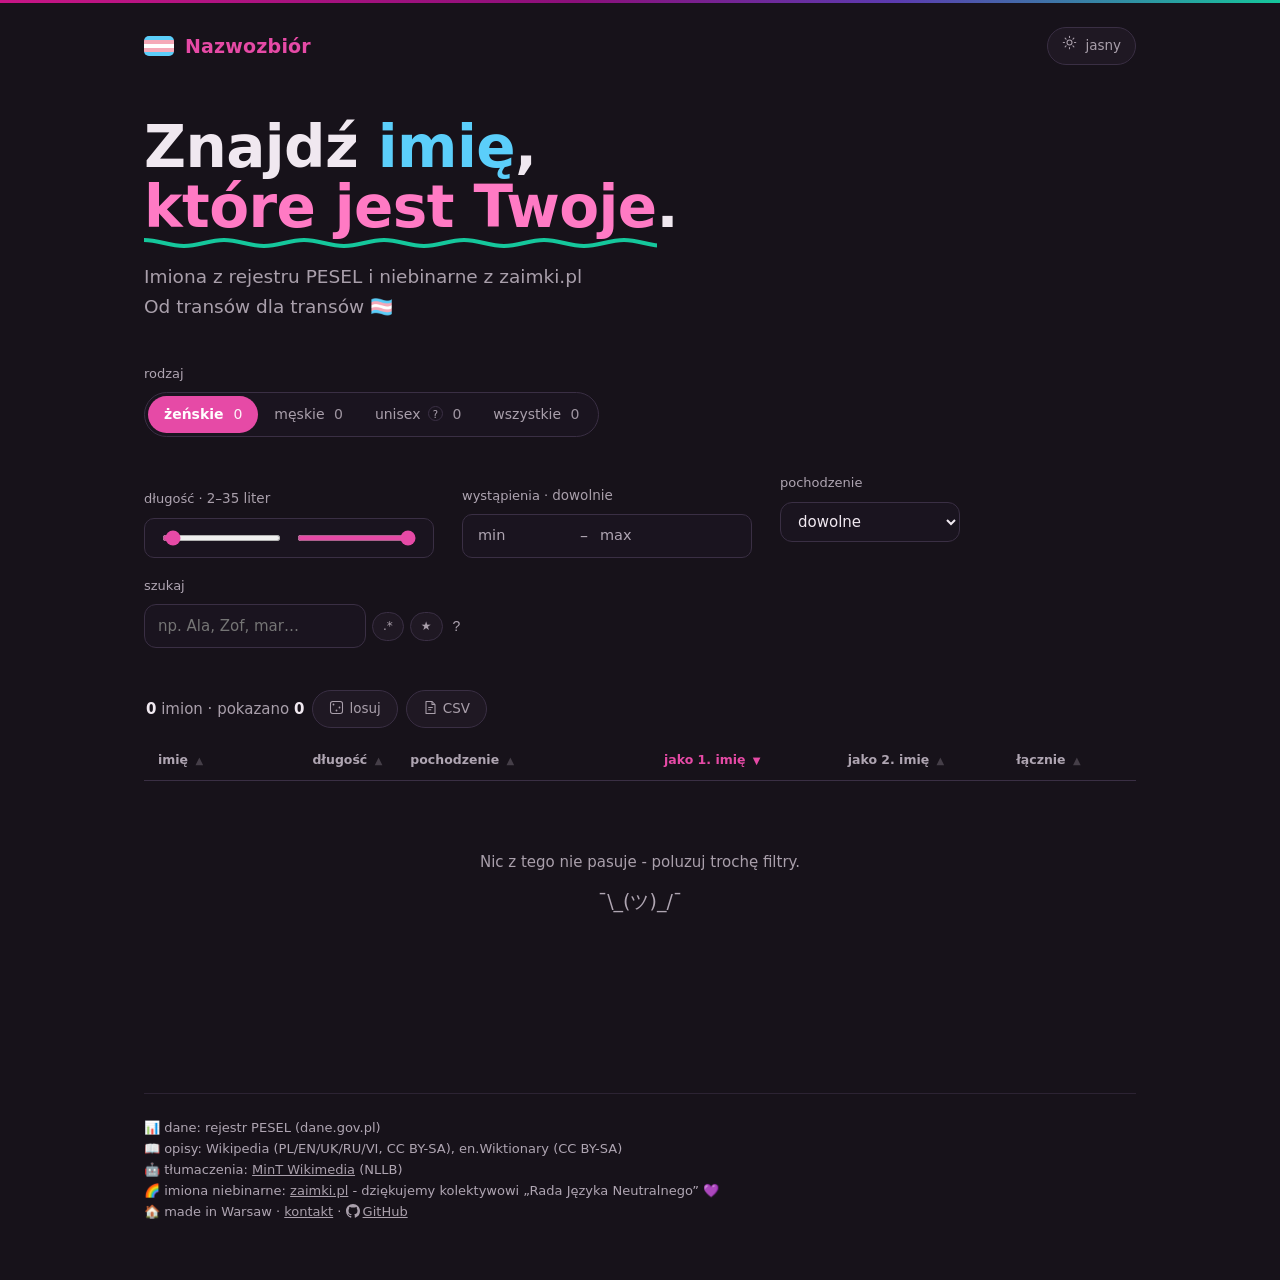
==== commit 218e703a: "feat: wdrożenie pakietu nowości (ulubione, infinite scroll, micro-charts, podpowiadanie drugich imio" ====
--- a/index.html
+++ b/index.html
@@ -84,12 +84,14 @@
         <div class="ctl">
           <label for="origin">pochodzenie</label>
           <select id="origin"><option value="all">dowolne</option></select>
+          <div id="origin-charts" style="margin-top: 8px; font-size: 11.5px; width: 180px;"></div>
         </div>
         <div class="ctl regex-ctl">
           <label for="search">szukaj</label>
           <div class="regex-wrap">
             <input type="text" id="search" placeholder="np. Ala, Zof, mar…" autocomplete="off">
             <button type="button" class="regex-toggle" id="regex-toggle" aria-pressed="false" data-tip="Włącz wyszukiwanie regex">.*</button>
+            <button type="button" class="regex-toggle" id="fav-toggle" aria-pressed="false" data-tip="Pokaż tylko ulubione">★</button>
             <button type="button" class="regex-help-btn" id="regex-help-btn" aria-label="Pomoc regex" data-tip="Pomoc regex">?</button>
           </div>
           <div class="regex-err" id="regex-err" aria-live="polite"></div>
@@ -130,12 +132,7 @@
         </thead>
         <tbody id="rows"></tbody>
       </table>
-      <div id="page-wrap">
-        <button type="button" class="btn-ghost" id="prev-page" style="display:none">← poprzednia</button>
-        <span id="page-info" style="font-size:13px;color:var(--faint)"></span>
-        <button type="button" class="btn-ghost" id="next-page" style="display:none">następna →</button>
-        <button type="button" class="btn-ghost" id="view-all">pokaż wszystkie</button>
-      </div>
+      <div id="loading-trigger" style="height: 40px; margin: 20px 0;"></div>
     </main>
 
     <button type="button" class="btn-ghost" id="back-top" aria-label="Wróć na górę">↑ do góry</button>
--- a/css/main.css
+++ b/css/main.css
@@ -118,12 +118,23 @@
 tbody tr.main{border-bottom:1px solid var(--line);cursor:pointer;transition:background .12s}
 tbody tr.main:hover{background:var(--row-hover)}
 tbody td{padding:13px 14px;font-size:15px;vertical-align:middle}
-td.name{font-family:var(--display);font-weight:600;font-size:17px}
+td.name{font-family:var(--display);font-weight:600;font-size:17px;display:flex;align-items:center;gap:8px}
+.fav-btn{background:transparent;border:0;color:var(--faint);cursor:pointer;padding:0 4px;font-size:18px;line-height:1;transition:.16s}
+.fav-btn:hover{color:var(--accent);transform:scale(1.15)}
+.fav-btn.active{color:var(--accent)}
 td.num{text-align:right;font-variant-numeric:tabular-nums;color:var(--muted)}
 .tag{display:inline-block;font-size:12.5px;font-weight:700;padding:3px 12px;border-radius:999px}
 tr.detail td{padding:0 14px;background:var(--surface-2)}
-.detail-inner{max-height:0;overflow:hidden;transition:max-height .28s ease}
-tr.detail.open .detail-inner{max-height:1200px}
+.detail-inner{display:grid;grid-template-rows:0fr;transition:grid-template-rows .28s ease-out}
+.detail-inner > div{overflow:hidden;min-height:0}
+tr.detail.open .detail-inner{grid-template-rows:1fr}
+
+/* ── Skeleton Loadery ── */
+.skeleton{height:20px;margin-bottom:8px;border-radius:4px;
+  background:linear-gradient(90deg,var(--line-strong) 25%,var(--line) 50%,var(--line-strong) 75%);
+  background-size:400% 100%;animation:shimmer 1.4s ease-in-out infinite}
+.skeleton:last-child{width:60%;margin-bottom:0}
+@keyframes shimmer{0%{background-position:100% 0}100%{background-position:-100% 0}}
 
 /* ── Panel szczegółów ── */
 .nb-info{display:grid;grid-template-columns:max-content 1fr;gap:7px 20px;margin:0 0 12px;font-size:14.5px}
@@ -228,15 +239,15 @@
   line-height:1;border-radius:50%;transition:.16s}
 .regex-help-btn:hover{color:var(--accent)}
 .regex-help{display:none;position:absolute;left:0;top:100%;margin-top:8px;z-index:50;
-  background:var(--ink);color:var(--bg);border:1px solid var(--line-strong);border-radius:12px;padding:16px 18px;
-  box-shadow:0 10px 30px rgba(0,0,0,0.3);min-width:320px;max-width:400px;font-size:13px;line-height:1.6;
+  background:var(--surface);color:var(--ink);border:1px solid var(--line-strong);border-radius:12px;padding:16px 18px;
+  box-shadow:0 10px 30px rgba(0,0,0,0.15);min-width:320px;max-width:400px;font-size:13px;line-height:1.6;
   animation:helpIn 0.15s ease both}
 .regex-help.open{display:block}
-.regex-help h4{margin:0 0 10px;font-family:var(--display);font-size:15px;color:var(--bg);font-weight:700;border-bottom:1px solid rgba(255,255,255,0.15);padding-bottom:6px}
-.regex-help code{background:rgba(255,255,255,0.12);padding:2px 6px;border-radius:4px;font-size:12px;color:#ff7ac4;font-family:monospace}
+.regex-help h4{margin:0 0 10px;font-family:var(--display);font-size:15px;color:var(--ink);font-weight:700;border-bottom:1px solid var(--line);padding-bottom:6px}
+.regex-help code{background:var(--surface-2);padding:2px 6px;border-radius:4px;font-size:12px;color:var(--accent);font-family:monospace}
 .regex-help ul{margin:8px 0 0;padding-left:18px}
-.regex-help li{margin-bottom:6px;color:rgba(255,255,255,0.85)}
-.regex-help .regex-doc-link{display:inline-block;margin-top:10px;font-size:12px;color:var(--teal);font-weight:600;text-decoration:none}
+.regex-help li{margin-bottom:6px;color:var(--muted)}
+.regex-help .regex-doc-link{display:inline-block;margin-top:10px;font-size:12px;color:var(--link);font-weight:600;text-decoration:none}
 .regex-help .regex-doc-link:hover{text-decoration:underline}
 .regex-ctl{position:relative}
 .regex-err{font-size:11.5px;color:#c44;margin-top:4px;min-height:0}
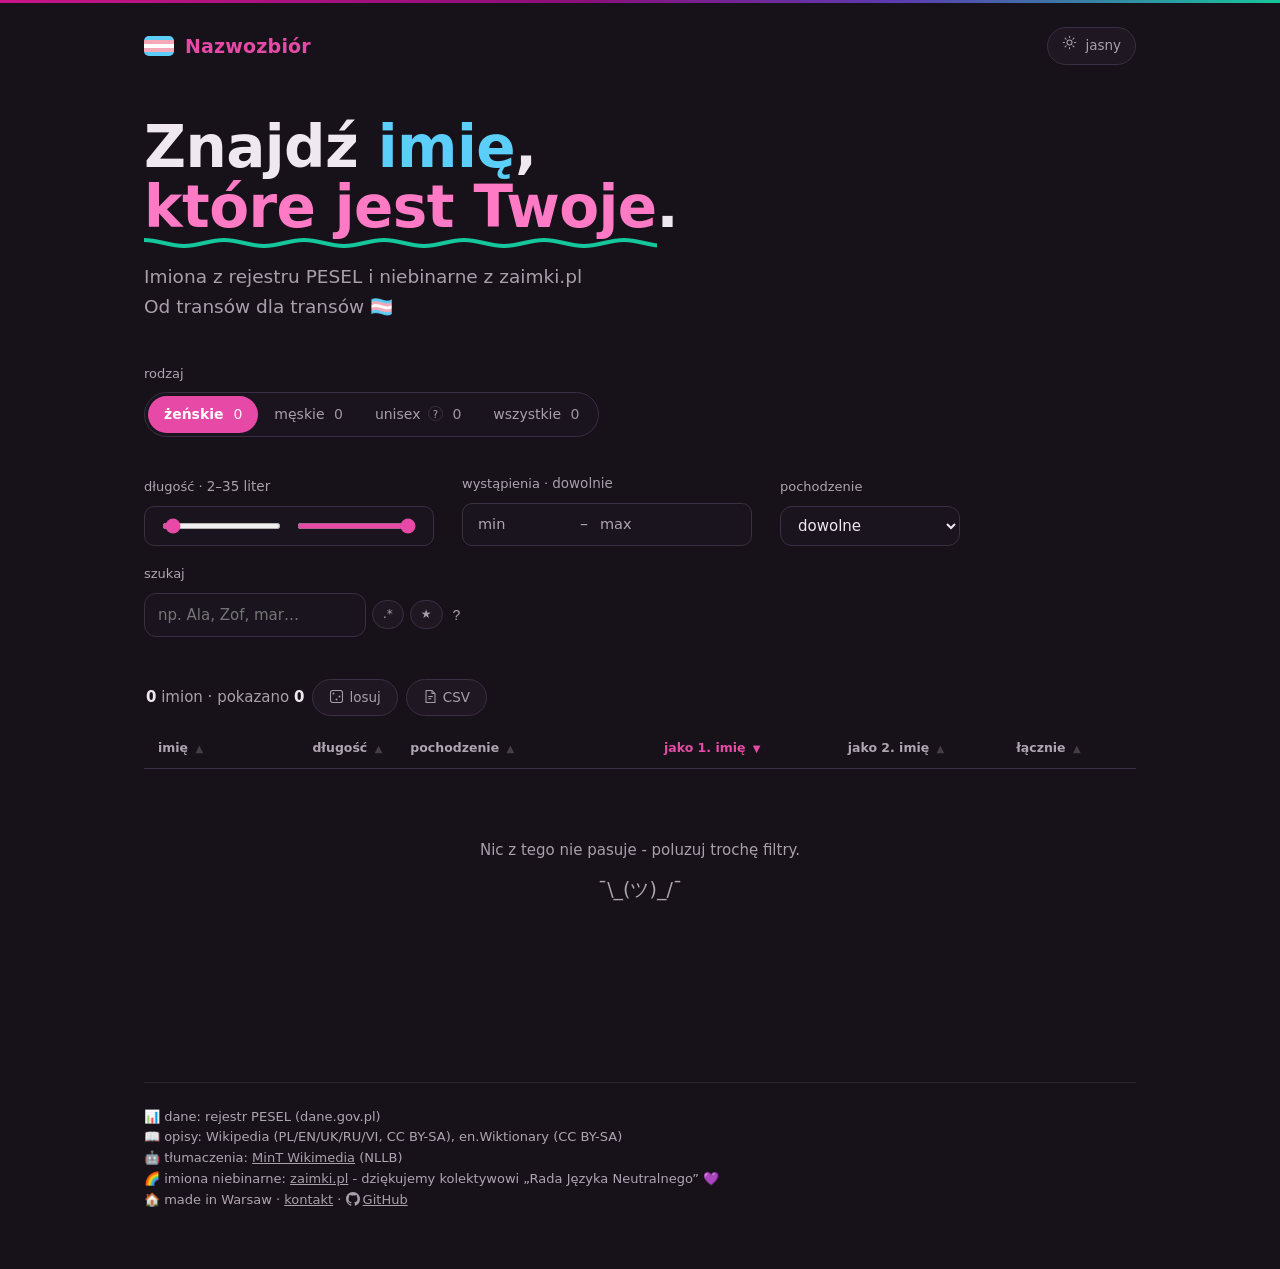
==== commit bb17df0c: "style: usuń mikro-wykresy pochodzenia dla czystszego interfejsu" ====
--- a/index.html
+++ b/index.html
@@ -84,7 +84,6 @@
         <div class="ctl">
           <label for="origin">pochodzenie</label>
           <select id="origin"><option value="all">dowolne</option></select>
-          <div id="origin-charts" style="margin-top: 8px; font-size: 11.5px; width: 180px;"></div>
         </div>
         <div class="ctl regex-ctl">
           <label for="search">szukaj</label>
@@ -183,6 +182,7 @@
   }
   
   btn.addEventListener("click", function(){
+    document.body.classList.add("theme-transition");
     root.setAttribute("data-theme", isDark() ? "light" : "dark");
     paint();
   });
--- a/css/main.css
+++ b/css/main.css
@@ -26,7 +26,8 @@
 *{box-sizing:border-box}
 html,body{margin:0;padding:0}
 body{font-family:var(--font);color:var(--ink);background:var(--bg);line-height:1.6;
-  -webkit-font-smoothing:antialiased;transition:background .3s,color .3s}
+  -webkit-font-smoothing:antialiased}
+body.theme-transition{transition:background .3s,color .3s}
 a{color:var(--link)} a:hover{text-decoration:underline;text-underline-offset:2px}
 
 /* ── Marka (brandbar + pasiak + logo) ── */
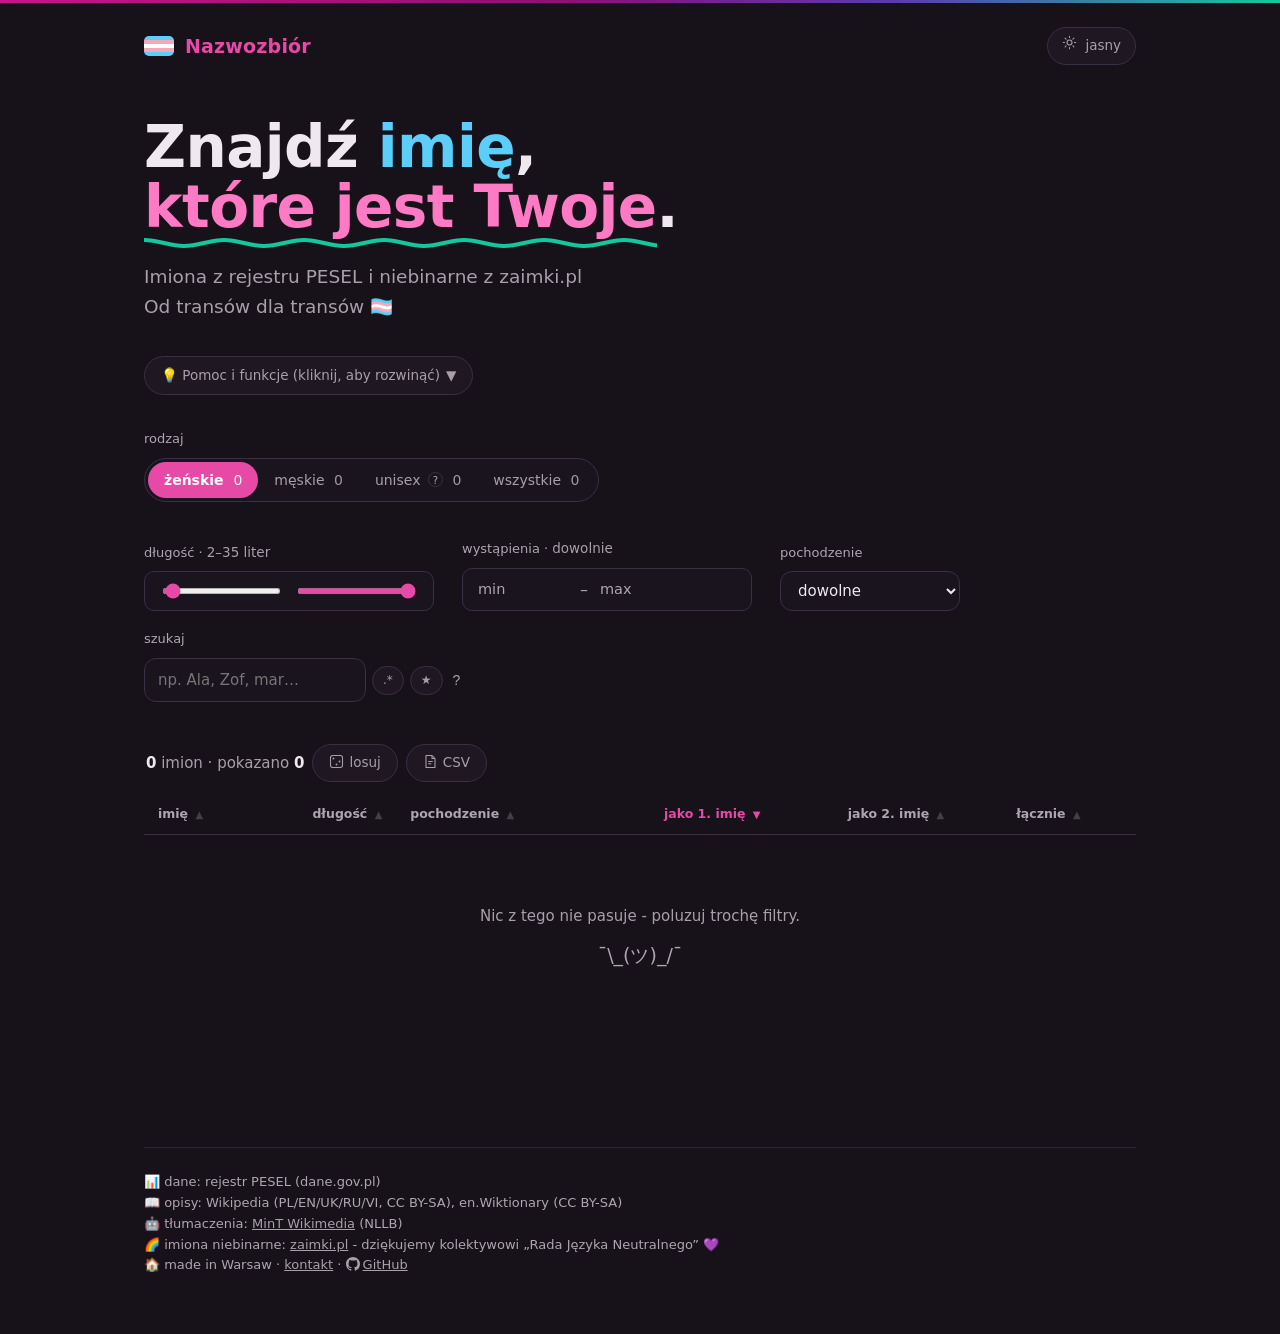
==== commit d3e7b48b: "feat: dodaj kartę pomocy na stronie i zoptymalizuj szybkość przewijania" ====
--- a/index.html
+++ b/index.html
@@ -52,6 +52,35 @@
       <p class="lede">Imiona z rejestru PESEL i niebinarne z zaimki.pl <br /> Od transów dla transów 🏳️‍⚧️</p>
     </header>
 
+    <div class="help-card-container" style="margin-bottom: 24px;">
+      <button type="button" id="help-card-toggle" class="btn-ghost" style="font-size: 13.5px; display: inline-flex; align-items: center; gap: 6px; padding: 8px 16px;">
+        <span>💡 Pomoc i funkcje (kliknij, aby rozwinąć)</span>
+        <span id="help-card-arrow" style="transition: transform 0.2s; display: inline-block;">▼</span>
+      </button>
+      <div id="help-card-content" class="detail-inner" style="margin-top: 10px;">
+        <div>
+          <div style="background: var(--surface-2); border: 1px solid var(--line-strong); border-radius: 12px; padding: 18px 20px; display: grid; grid-template-columns: repeat(auto-fit, minmax(220px, 1fr)); gap: 20px;">
+            <div>
+              <h4 style="margin: 0 0 8px; font-size: 14px; font-family: var(--display); color: var(--accent); font-weight: 700;">⭐️ Ulubione (Shortlista)</h4>
+              <p style="margin: 0; font-size: 13px; color: var(--muted); line-height: 1.5;">Kliknij gwiazdkę <code style="font-family: inherit;">☆</code> obok dowolnego imienia na liście, aby dodać je do schowka. Kliknij przycisk <code style="font-family: inherit;">★</code> w wyszukiwarce, by wyświetlić tylko swoje ulubione imiona!</p>
+            </div>
+            <div>
+              <h4 style="margin: 0 0 8px; font-size: 14px; font-family: var(--display); color: var(--accent); font-weight: 700;">🔍 Zaawansowany Regex</h4>
+              <p style="margin: 0; font-size: 13px; color: var(--muted); line-height: 1.5;">Kliknij przycisk <code style="font-family: inherit;">.*</code> i wpisz wzorzec (np. <code style="font-family: monospace;">^A</code> na zaczynające się na A, lub <code style="font-family: monospace;">a$</code> na kończące się na a). Kliknij <code style="font-family: inherit;">?</code> po szczegóły.</p>
+            </div>
+            <div>
+              <h4 style="margin: 0 0 8px; font-size: 14px; font-family: var(--display); color: var(--accent); font-weight: 700;">📊 Wykresy i Interakcja</h4>
+              <p style="margin: 0; font-size: 13px; color: var(--muted); line-height: 1.5;">Rozwiń dowolny wiersz, klikając na niego. Przesuń kursor nad wykres trendu, aby zobaczyć precyzyjną liczbę nadań imienia rok po roku (2000-2024).</p>
+            </div>
+            <div>
+              <h4 style="margin: 0 0 8px; font-size: 14px; font-family: var(--display); color: var(--accent); font-weight: 700;">🎶 Sugestie drugich imion</h4>
+              <p style="margin: 0; font-size: 13px; color: var(--muted); line-height: 1.5;">W panelu szczegółów algorytm automatycznie podpowiada drugie imiona o idealnej rytmice sylabowej i pochodzeniu dopasowanym do Twojego pierwszego wyboru.</p>
+            </div>
+          </div>
+        </div>
+      </div>
+    </div>
+
     <main id="main" aria-label="Wyszukiwarka imion">
       <h2 class="sr-only">Wyszukiwarka imion</h2>
       <div class="controls">
--- a/css/main.css
+++ b/css/main.css
@@ -128,7 +128,8 @@
 tr.detail td{padding:0 14px;background:var(--surface-2)}
 .detail-inner{display:grid;grid-template-rows:0fr;transition:grid-template-rows .28s ease-out}
 .detail-inner > div{overflow:hidden;min-height:0}
-tr.detail.open .detail-inner{grid-template-rows:1fr}
+tr.detail.open .detail-inner,
+.detail-inner.open{grid-template-rows:1fr}
 
 /* ── Skeleton Loadery ── */
 .skeleton{height:20px;margin-bottom:8px;border-radius:4px;
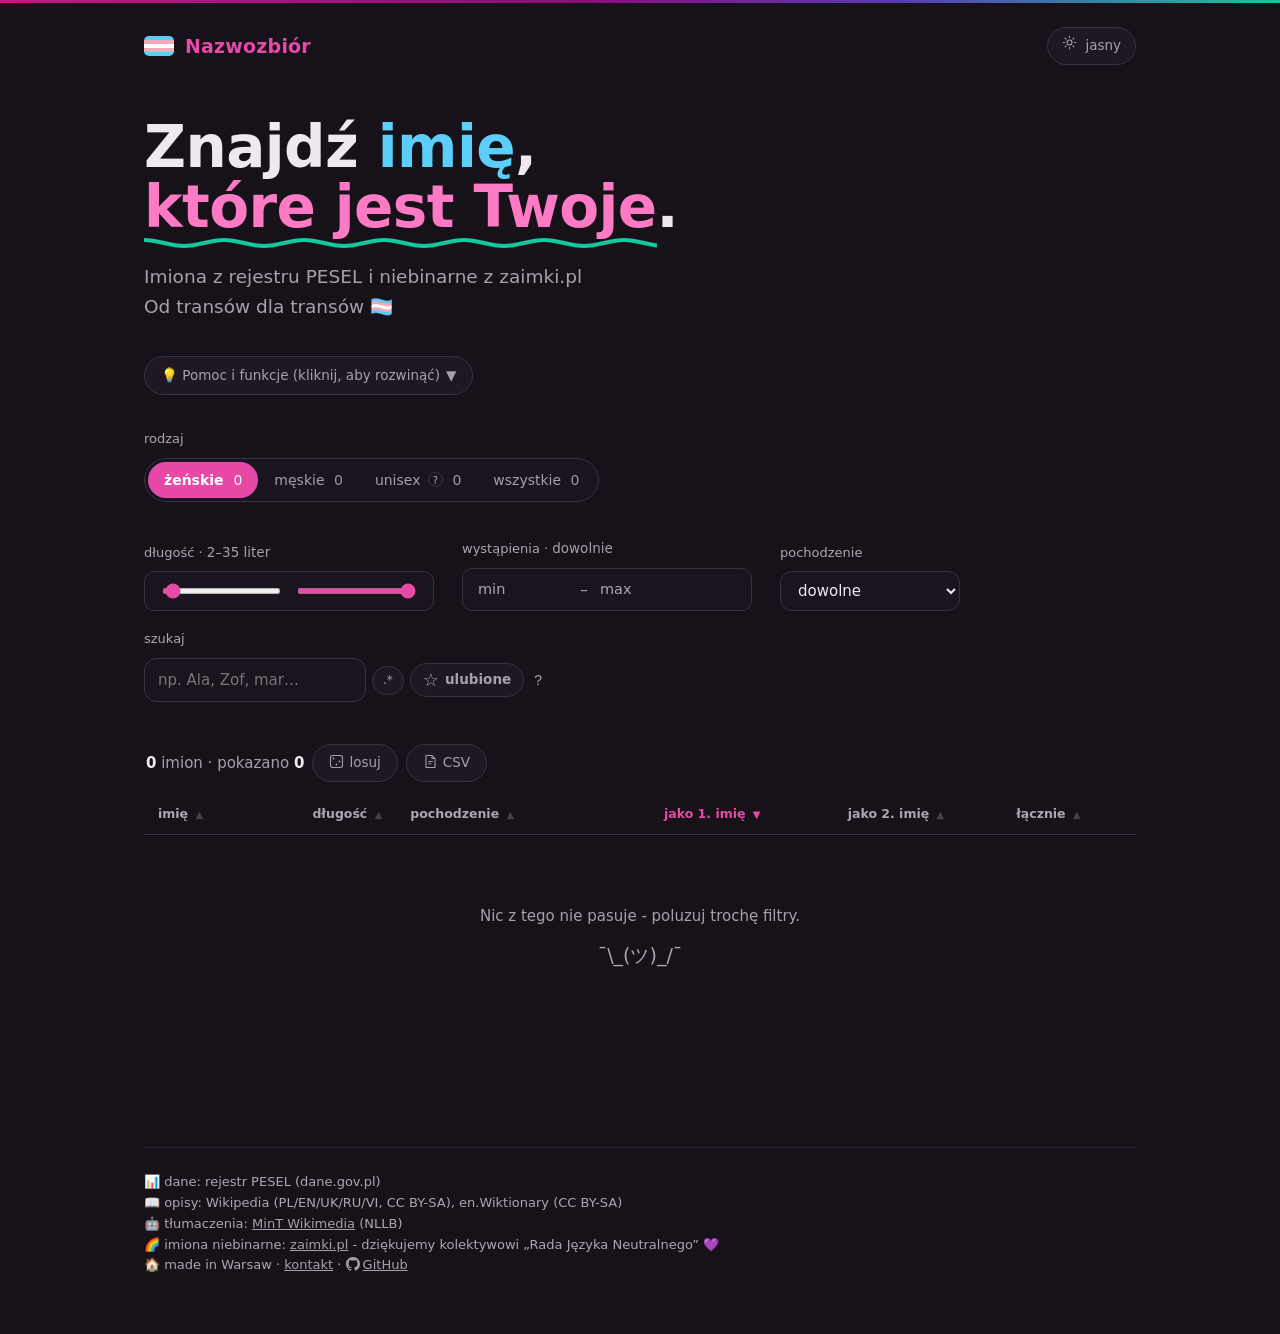
==== commit a519e316: "style: powiększone gwiazdki, dodanie tekstu 'ulubione' do filtra z dynamiczną ikoną" ====
--- a/index.html
+++ b/index.html
@@ -119,7 +119,7 @@
           <div class="regex-wrap">
             <input type="text" id="search" placeholder="np. Ala, Zof, mar…" autocomplete="off">
             <button type="button" class="regex-toggle" id="regex-toggle" aria-pressed="false" data-tip="Włącz wyszukiwanie regex">.*</button>
-            <button type="button" class="regex-toggle" id="fav-toggle" aria-pressed="false" data-tip="Pokaż tylko ulubione">★</button>
+            <button type="button" class="fav-toggle-btn" id="fav-toggle" aria-pressed="false" data-tip="Pokaż tylko ulubione"><span class="fav-star">☆</span> <span class="fav-text">ulubione</span></button>
             <button type="button" class="regex-help-btn" id="regex-help-btn" aria-label="Pomoc regex" data-tip="Pomoc regex">?</button>
           </div>
           <div class="regex-err" id="regex-err" aria-live="polite"></div>
--- a/css/main.css
+++ b/css/main.css
@@ -120,9 +120,19 @@
 tbody tr.main:hover{background:var(--row-hover)}
 tbody td{padding:13px 14px;font-size:15px;vertical-align:middle}
 td.name{font-family:var(--display);font-weight:600;font-size:17px;display:flex;align-items:center;gap:8px}
-.fav-btn{background:transparent;border:0;color:var(--faint);cursor:pointer;padding:0 4px;font-size:18px;line-height:1;transition:.16s}
-.fav-btn:hover{color:var(--accent);transform:scale(1.15)}
+.fav-btn{background:transparent;border:0;color:var(--faint);cursor:pointer;padding:0 4px;font-size:22px;line-height:1;transition:.16s ease-out;display:inline-block}
+.fav-btn:hover{color:var(--accent);transform:scale(1.25)}
 .fav-btn.active{color:var(--accent)}
+
+/* ── Przycisk filtra ulubionych ── */
+.fav-toggle-btn{display:inline-flex;align-items:center;gap:6px;border:1px solid var(--line-strong);
+  background:var(--surface);color:var(--muted);font:inherit;font-size:13.5px;font-weight:600;
+  padding:5px 12px;border-radius:999px;cursor:pointer;transition:.16s;white-space:nowrap}
+.fav-toggle-btn:hover{color:var(--accent);border-color:var(--accent)}
+.fav-toggle-btn .fav-star{font-size:18px;line-height:1;transition:transform .16s ease-out;display:inline-block}
+.fav-toggle-btn:hover .fav-star{transform:scale(1.25)}
+.fav-toggle-btn[aria-pressed="true"]{background:var(--accent);color:#fff;border-color:var(--accent)}
+.fav-toggle-btn[aria-pressed="true"] .fav-star{color:#fff}
 td.num{text-align:right;font-variant-numeric:tabular-nums;color:var(--muted)}
 .tag{display:inline-block;font-size:12.5px;font-weight:700;padding:3px 12px;border-radius:999px}
 tr.detail td{padding:0 14px;background:var(--surface-2)}
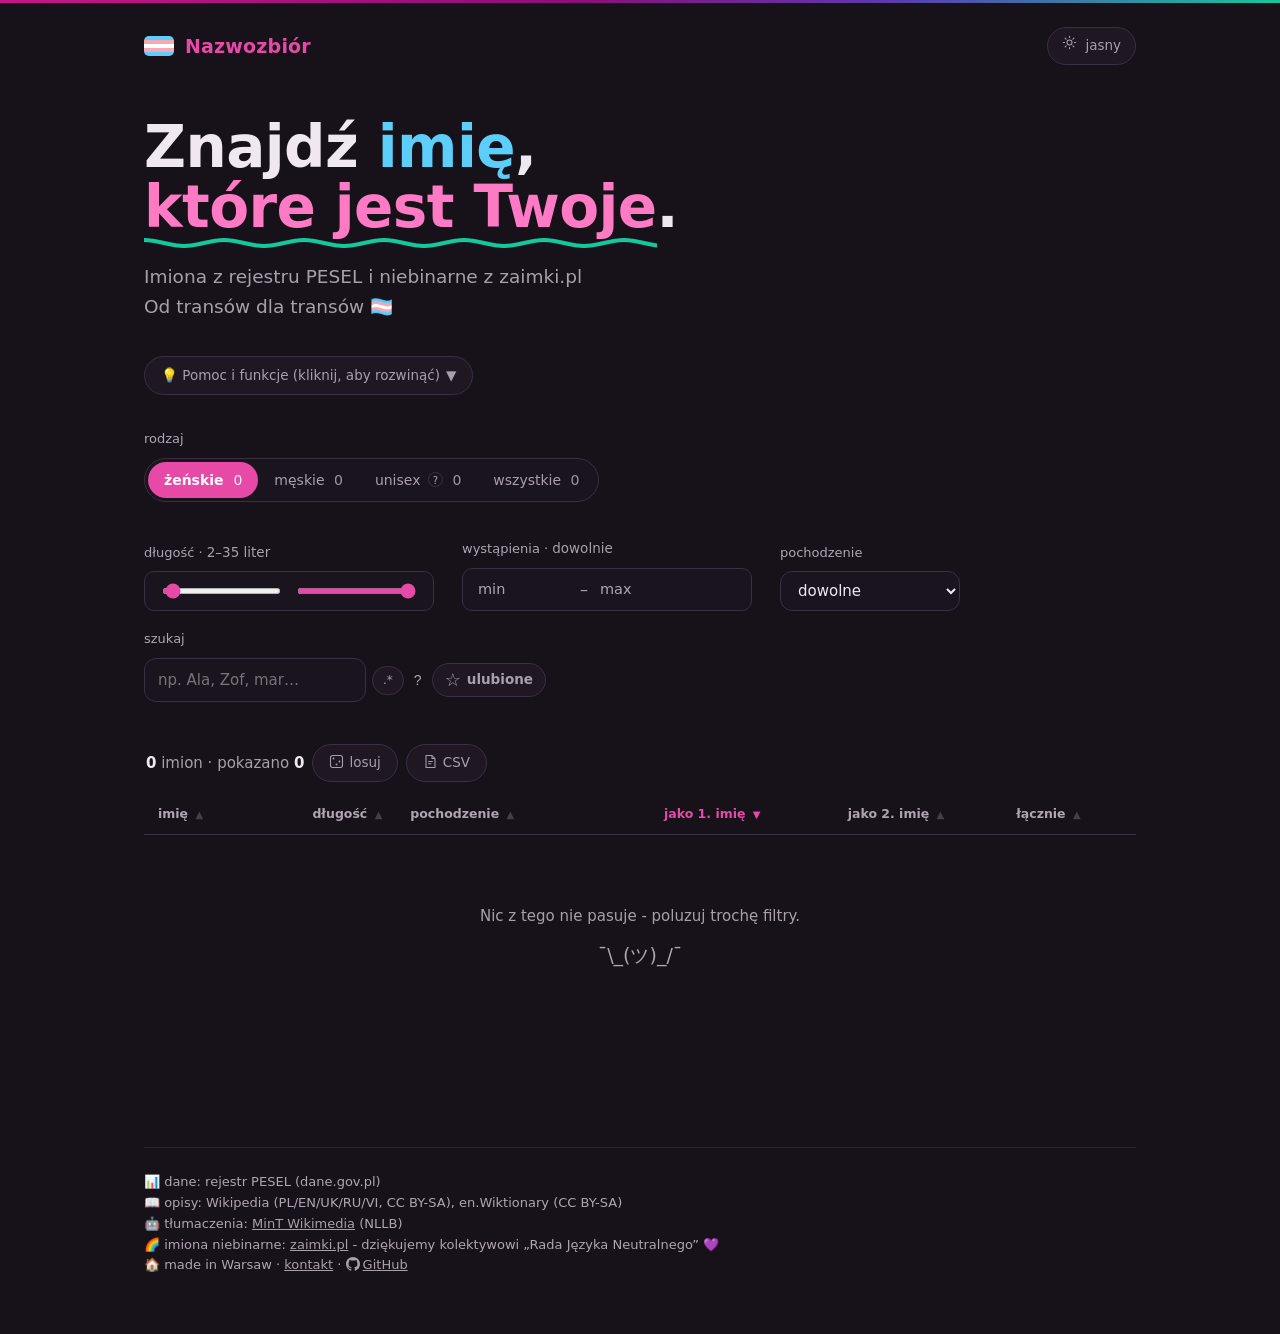
==== commit 2fa0c6f0: "style: przesuń filtr ulubionych na prawą stronę od pomocy regex" ====
--- a/index.html
+++ b/index.html
@@ -119,8 +119,8 @@
           <div class="regex-wrap">
             <input type="text" id="search" placeholder="np. Ala, Zof, mar…" autocomplete="off">
             <button type="button" class="regex-toggle" id="regex-toggle" aria-pressed="false" data-tip="Włącz wyszukiwanie regex">.*</button>
+            <button type="button" class="regex-help-btn" id="regex-help-btn" aria-label="Pomoc regex" data-tip="Pomoc regex">?</button>
             <button type="button" class="fav-toggle-btn" id="fav-toggle" aria-pressed="false" data-tip="Pokaż tylko ulubione"><span class="fav-star">☆</span> <span class="fav-text">ulubione</span></button>
-            <button type="button" class="regex-help-btn" id="regex-help-btn" aria-label="Pomoc regex" data-tip="Pomoc regex">?</button>
           </div>
           <div class="regex-err" id="regex-err" aria-live="polite"></div>
           <div class="regex-help" id="regex-help" role="dialog" aria-label="Pomoc regex">
